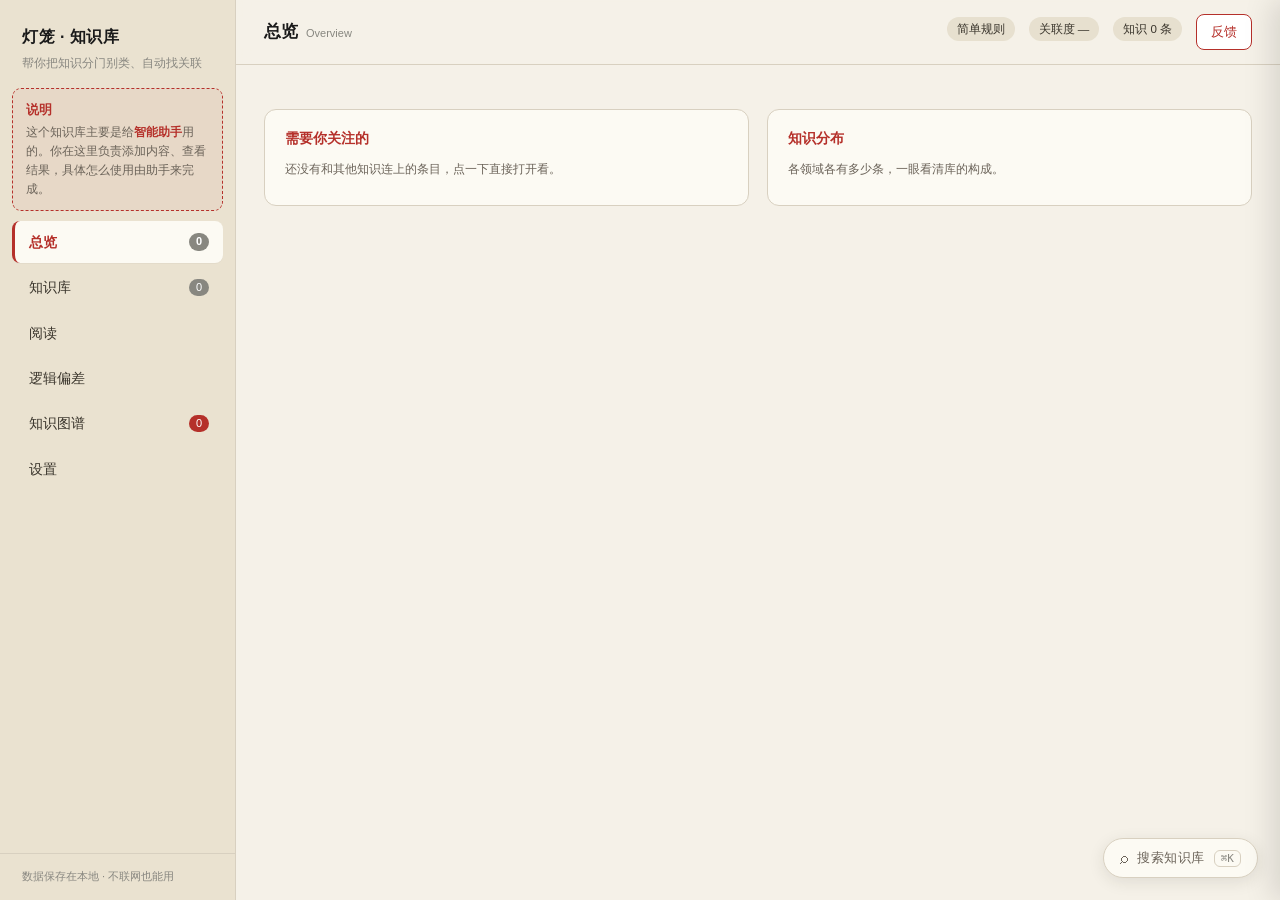
==== web/index.html @ 95d3a904 "灯笼 · 多维轴知识库：开源首发（模块化 + 文档 + Skills 打包） 后端重构 - 单体 store.py（4141 行 / 200+ 函数）拆分为 lantern_caliper/ 包（13" ====
<!DOCTYPE html>
<html lang="zh-CN">
<head>
<meta charset="UTF-8">
<meta name="viewport" content="width=device-width, initial-scale=1.0">
<title>灯笼 · 知识库</title>
<link rel="stylesheet" href="css/style.css?v=3">
</head>
<body>
<div class="app">
  <!-- ============== 侧边栏 ============== -->
  <aside class="sidebar">
    <div class="brand">灯笼 · 知识库</div>
    <div class="brand-sub">帮你把知识分门别类、自动找关联</div>
    <div class="frame">
      <div class="t">说明</div>
      <div class="s">这个知识库主要是给<b>智能助手</b>用的。你在这里负责添加内容、查看结果，具体怎么使用由助手来完成。</div>
    </div>
    <nav id="nav">
      <a data-view="overview" class="active">总览<span class="badge ghost" id="navTotal">0</span></a>
      <a data-view="knowledge">知识库<span class="badge ghost" id="navItems">0</span></a>
      <a data-view="reader">阅读</a>
      <a data-view="visualize">逻辑偏差</a>
      <a data-view="graph">知识图谱<span class="badge" id="navEdges">0</span></a>
      <a data-view="model">设置</a>
    </nav>
    <div class="side-foot">数据保存在本地 · 不联网也能用</div>
  </aside>

  <!-- ============== 内容区 ============== -->
  <main class="content">
    <header class="topbar">
      <div class="crumb"><span id="viewTitle">总览</span><span class="en" id="viewEn">Overview</span></div>
      <div class="status">
        <span class="pill" id="modePill">简单规则</span>
        <span class="pill" id="rPill">关联度 —</span>
        <span class="pill" id="cntPill">知识 0 条</span>
        <button id="fbBell" class="ghost fb-bell" title="反馈邮箱 · 点击查看全部反馈">反馈<span class="badge" id="fbBadge" style="display:none;"></span></button>
      </div>
    </header>

    <div class="panes">
      <!-- ========== 总览 ========== -->
      <section id="view-overview" class="view active">
        <div class="grid3" id="stats"></div>
        <div class="note" id="sumBackend" style="margin-top:10px;"></div>
        <div class="note" id="sigGuard" style="margin-top:8px;"></div>
        <div class="grid2" style="margin-top:18px;">
          <div class="card">
            <h3>需要你关注的 <span class="muted" id="ovWarnCount"></span></h3>
            <p class="desc">还没有和其他知识连上的条目，点一下直接打开看。</p>
            <div id="ovWarn"></div>
          </div>
          <div class="card">
            <h3>知识分布 <span class="muted" id="ovBandCount"></span></h3>
            <p class="desc">各领域各有多少条，一眼看清库的构成。</p>
            <div id="ovBands"></div>
          </div>
        </div>
      </section>

      <!-- ========== 知识库 ========== -->
      <section id="view-knowledge" class="view">
        <div class="card">
          <div class="row" style="justify-content:space-between;align-items:center;gap:12px;flex-wrap:wrap;">
            <h2>录入新知识</h2>
            <div class="row" style="gap:8px;align-items:center;">
              <button class="soft" id="btnImpFolder" title="选一个本地文件夹，把里面的 .md/.txt 一次导入">从文件夹导入</button>
              <span class="muted" id="impPick" style="font-size:11px;"></span>
            </div>
          </div>
          <input type="file" id="impFiles" webkitdirectory multiple style="display:none;">
          <p class="desc">提交后系统会自动归类、测严密度、标出可能的相关内容。</p>
          <label>标题（可选，不填就取开头几个字）</label>
          <input id="nTitle" type="text" placeholder="如：哥德尔不完备定理">
          <label>正文</label>
          <textarea id="nBody" placeholder="写下一段知识、观点，或一段读书笔记……"></textarea>
          <label style="margin-top:10px;">更细的领域（可选，点一下选，来自多维轴分类）</label>
          <div id="axisChips" class="chips" style="margin-top:4px;"></div>
          <div class="muted" style="font-size:11.5px;margin-top:6px;">想在正文里关联别的知识，用 <code>[[另一篇的标题]]</code> 括起来即可自动连上。</div>
          <div class="row end" style="margin-top:8px;">
            <button class="soft" id="btnReset">清空全部内容</button>
            <button id="btnAdd">保存这条知识</button>
          </div>
          <div id="impOut" style="margin-top:8px;"></div>
        </div>
        <div class="card">
          <h2>知识条目 <span class="muted" id="kbCount"></span></h2>
          <p class="desc">点任意一行可打开阅读，也能在里面修改。</p>
          <table id="kbTable">
            <thead><tr><th>标题</th><th>领域</th><th>位置</th><th>严密度</th><th>偏差</th><th></th></tr></thead>
            <tbody id="kbBody"></tbody>
          </table>
          <div id="kbPager" class="pager"></div>
        </div>
      </section>

      <!-- ========== 阅读（存与看协同） ========== -->
      <section id="view-reader" class="view">
        <div class="card">
          <div class="row" style="justify-content:space-between;align-items:center;gap:12px;flex-wrap:wrap;">
            <h2 id="rdTitle">—</h2>
            <div class="row" style="gap:8px;">
              <button class="soft" id="btnRdMode">切换到编辑</button>
              <button class="soft" id="btnRdLocate">看偏差</button>
              <button class="soft" id="btnRdReload">从文件重新载入</button>
              <button class="soft" id="btnRdCopy">打开本地文件位置</button>
            </div>
          </div>
          <div id="rdChips" class="chips"></div>
          <p class="desc" id="rdPath"></p>
          <!-- 预览模式（默认）：只读展示 -->
          <div id="rdPreview" class="rd-preview"></div>
          <p class="rd-hint" id="rdHint">预览模式：双击正文，或点右上「切换到编辑」即可修改。</p>
          <!-- 编辑模式：标题 + 正文 + 保存/取消 -->
          <div id="rdEdit" style="display:none;">
            <label>标题</label>
            <input id="rdTitleEdit" type="text">
            <label>正文</label>
            <textarea id="rdBody" style="min-height:280px;"></textarea>
            <div class="row end" style="margin-top:8px;gap:8px;">
              <button class="soft" id="btnRdCancel">取消</button>
              <button id="btnRdSave">保存修改</button>
            </div>
          </div>
        </div>
        <div class="note">这条知识同时存在于本地数据库和 <code>articles/&lt;编号&gt;.md</code> 文件，两边改了都能同步。</div>
        <div class="card">
          <h2>关联</h2>
          <p class="desc">「引用 / 被引用」只统计你正文里手写的 <code>[[...]]</code> 双链，是有事实依据的硬关系；下面的「相邻知识」由智能助手按内容自动发现（跨主题桥接 / 共现）。语义相似因嵌入暂不可信已暂停生成，仅供参考、点开看依据，<b>不代表真有引用关系</b>。</p>
          <div id="rdTags" style="margin-bottom:8px;"></div>
          <div id="rdLinks" style="margin-bottom:8px;"></div>
          <label style="font-size:11px;">相邻知识 · 引擎自动发现（相似 / 桥接 / 共现，仅供参考，点开看依据，点条目跳阅读页）</label>
          <div id="rdRelated"></div>
        </div>
      </section>

      <!-- ========== 查找（已并入知识图谱右下角搜索框，点击弹窗） ========== -->

      <!-- ========== 定位查看 ========== -->
      <section id="view-visualize" class="view">
        <div class="card">
          <h2>两项判断</h2>
          <div class="row" style="margin-bottom:6px;">
            <div id="vSel" class="viz-picker">
              <input id="vFilter" class="viz-filter" type="text" placeholder="筛选条目（标题 / 领域）…" autocomplete="off" />
              <div id="vList" class="viz-list"></div>
            </div>
          </div>
          <div id="vBeams"></div>
          <div class="kv" id="vReadout"></div>
        </div>
        <div class="card" style="margin-top:14px;">
          <div class="row" style="justify-content:space-between;align-items:flex-end;flex-wrap:wrap;gap:10px;">
            <div style="max-width:560px;">
              <h2>偏差地图</h2>
              <p class="desc">横轴是领域、纵轴是形式化读数；点偏离「主尺递增趋势线」（灰色虚线）越远，这篇的论证风格越不常规。红色虚线直接标出该点相对趋势线的偏差，从趋势线向上或向下引出到具体点，不会穿过趋势线。</p>
            </div>
            <div class="row" style="gap:6px;">
              <button class="chip active" data-map="near">邻近的</button>
              <button class="chip" data-map="band">同领域</button>
            </div>
          </div>
          <div id="vMap"></div>
        </div>
      </section>

      <!-- ========== 知识关联 ========== -->
      <section id="view-graph" class="view">
        <div class="card" style="margin-bottom:14px;">
          <div class="row" style="justify-content:space-between;align-items:flex-end;flex-wrap:wrap;gap:12px;">
            <div style="max-width:580px;">
              <h2>知识图谱</h2>
              <p class="desc">默认铺节点、隐藏连线；点节点展开关联并聚焦局部，双击打开阅读页。概念不进图谱，其关联作为后端桥接推荐，在文章节点详情页显示。</p>
            </div>
            <div class="row graph-toolbar" id="gChips">
              <button class="chip active" data-f="all">全部</button>
              <button class="chip ghost" id="btnRelayout">重新布局</button>
              <button class="chip ghost" id="btnConsolidate" title="把近义碎片领域并回正确的上位领域">整理领域</button>
            </div>
          </div>
        </div>
        <div class="graph-layout">
          <div class="card graph-legend-card">
            <h3>图例</h3>
            <div class="graph-legend">
              <div id="gLegendDomains"></div>
              <div class="lg"><span class="ln" style="border-top-color:#3A5A8C"></span>互链（你写的，实线）</div>
              <div class="lg"><span class="ln" style="border-top-color:#2f6b34"></span>引擎发现（共现，绿实线，自动接入）</div>
              <div class="lg"><span class="ln dash" style="border-top-color:#9a968c"></span>引擎推测·存疑（语义相似，灰细点线，嵌入暂不可信、已暂停生成）</div>
              <div class="lg"><span class="ln dash" style="border-top-color:#B5482F"></span>引擎桥接（跨主题，朱砂虚线，自动接入）</div>
              <div class="lg"><span class="ln dash" style="border-top-color:#bdb6a6"></span>待补写（提到了但还没写）</div>
              <div class="lg" style="color:var(--stone)">圆点越大 = 连接越多</div>
            </div>
          </div>
          <div class="graph-canvas" id="gCanvas">
            <svg id="gSvg" xmlns="http://www.w3.org/2000/svg"></svg>
            <div class="g-tip hidden" id="gTip"></div>
            <div class="g-hint">滚轮缩放 · 拖空白处平移 · 拖节点移动 · 单击看详情 · 双击打开阅读</div>
            <aside class="graph-inspector" id="gInspector" aria-label="节点详情" aria-hidden="true">
              <div class="graph-inspector__head">
                <div>
                  <span class="graph-inspector__kicker">NODE FOCUS</span>
                  <h3>节点详情</h3>
                </div>
                <button class="graph-inspector__close" id="gInspectorClose" title="收起" type="button">✕</button>
              </div>
              <div class="graph-inspector__body" id="gDetail"><div class="note">连线默认隐藏。点一个节点即可展开它的关联连线并查看详情；双击节点直接打开阅读页。</div></div>
            </aside>
          </div>
        </div>
        <div class="card" style="margin-top:14px;">
          <div class="row" style="justify-content:space-between;align-items:flex-end;flex-wrap:wrap;gap:10px;">
            <div style="max-width:720px;">
              <div class="row" style="align-items:center;gap:10px;">
                <h2 style="margin:0;">自动核对记录</h2>
                <button class="chip ghost" id="btnAutoLogNow" title="立刻跑一次全库关联核对">立即核对</button>
              </div>
              <p class="desc">写入 / 编辑后自动扫描关联，每天三时段独立核对，新联系与近重复留在此处。时间线合并引擎核对与系统消息。</p>
            </div>
            <button class="chip ghost" id="gLogPurge" title="日志与缓存占用"><span class="sz">--</span><span class="cl">清理</span></button>
          </div>
          <div id="gLog" class="log"></div>
        </div>
      </section>

      <!-- ========== 设置 ========== -->
      <section id="view-model" class="view">
        <div class="grid2">
          <div class="card">
            <h2>判断方式</h2>
            <p class="desc">系统可以用简单规则，也可以调用真实的大模型来判断。切换会重新评估所有内容。</p>
            <div id="mMode"></div>
            <div class="row" style="margin-top:12px;">
              <button id="btnLLM">改用智能模型</button>
              <button id="btnHeu" class="ghost">改回简单规则</button>
            </div>
            <div class="note" id="mNote"></div>
            <div class="row" style="margin-top:14px;">
              <button class="soft" id="btnReset2">清空全部内容</button>
            </div>
            <div class="row" style="margin-top:10px;">
              <button class="soft" id="btnEmbRebuild">用模型重新生成语义向量</button>
            </div>
            <div class="note">「按意思找」和「该连未连」的质量取决于向量。当前接入的模型若没有 embedding 接口会自动回退本地向量；接入支持 embedding 的模型后，点这个按钮一键升级为真实语义向量。</div>
          </div>
          <div class="card">
            <h2>两项判断独立性检查</h2>
            <div id="mGuard" class="guard g-healthy">检测中…</div>
            <div class="kv" id="mFamilies" style="margin-top:10px;"></div>
            <div class="note">关联度越低越好：低于 0.6 健康，高于 0.85 受损。</div>
          </div>
        </div>

        <div class="card">
          <h2>模型配置</h2>
          <p class="desc">接入真实大模型后，「判断方式」才能切到智能模型。这里可自定义 API 端点、密钥与模型名，保存后立即生效，无需重启。</p>
          <div class="grid2" style="gap:14px;">
            <div>
              <label>API 端点</label>
              <input id="cfgBase" type="text" placeholder="https://api.openai.com/v1" />
              <div class="hint">OpenAI 兼容的 /chat/completions 与 /embeddings 基地址</div>
            </div>
            <div>
              <label>模型名称</label>
              <input id="cfgModel" type="text" placeholder="gpt-4o-mini" />
              <div class="hint">对话模型名（部分端点也用于 embedding）</div>
            </div>
          </div>
          <label>API 密钥</label>
          <input id="cfgKey" type="password" placeholder="sk-... 留空表示不修改" autocomplete="new-password" />
          <div class="hint">密钥仅保存在本机 llm_config.json，不对外发送；留空则保留已配置的密钥。</div>
          <div class="row" style="margin-top:14px;">
            <button id="btnCfgTest">测试连接</button>
            <button id="btnCfgSave" class="ghost">保存配置</button>
            <span id="cfgStatus" class="pill" style="display:none;"></span>
          </div>
          <div class="note" id="cfgNote"></div>
        </div>

        <div class="card">
          <h2>看看系统分别看到了什么</h2>
          <p class="desc">贴一段文字，看看系统分别从两个角度看到了什么。</p>
          <textarea id="isoText" placeholder="因为人皆会死，所以苏格拉底会死；若甲是乙则丙，综上推论其必然成立"></textarea>
          <div class="row end" style="margin-top:8px;"><button id="btnIso">切分</button></div>
          <div id="isoOut" style="margin-top:12px;"></div>
        </div>

        <div class="card">
          <details>
            <summary>给智能助手用的接口（点开查看）</summary>
            <p class="desc">同一套能力也开放给智能助手直接调用（网页接口与标准协议两种方式）。详见 INTERFACE.md。</p>
            <div class="grid2">
              <div>
                <h3>网页接口 · /api/kb/*</h3>
                <div class="kv">
                  <div><code>POST /api/kb/add</code> 保存并判断</div>
                  <div><code>POST /api/kb/query</code> 按关键词找</div>
                  <div><code>POST /api/kb/neighbors</code> 找相似内容</div>
                  <div><code>POST /api/kb/search</code> 按领域筛选</div>
                  <div><code>POST /api/kb/position</code> 只判断不保存</div>
                  <div><code>POST /api/kb/relate</code> 关联图</div>
                  <div><code>POST /api/kb/context</code> 资料包</div>
                  <div><code>POST /api/kb/traverse</code> 关联漫游</div>
                  <div><code>GET  /api/kb/schema</code> 当前设置</div>
                  <div><code>GET  /api/kb/state</code> 总览</div>
                  <div><code>GET  /api/kb/edges</code> 可能的关联</div>
                  <div><code>POST /api/kb/calibrate</code> 自动核对</div>
                  <div><code>POST /api/kb/mode</code> 切换判断方式</div>
                  <div><code>GET  /api/kb/backlinks</code> 谁引用了它</div>
                  <div><code>GET  /api/kb/similar</code> 按意思找（向量）</div>
                  <div><code>GET  /api/kb/axes</code> 细分领域表</div>
                  <div><code>POST /api/kb/link</code> · <code>/api/kb/unlink</code> 手动互链</div>
                  <div><code>POST /api/kb/import_axes</code> 导入方向表</div>
                  <div><code>GET  /api/kb/suggest_links</code> 该连未连候选</div>
                  <div><code>POST /api/kb/delete</code> 删除条目（自动备份）</div>
                  <div><code>POST /api/kb/backup</code> · <code>GET /api/kb/backups</code> 快照</div>
                </div>
              </div>
              <div>
                <h3>智能助手接口 · lantern-kb</h3>
                <div class="kv">
                  <div><code>kb_add</code> · <code>kb_query</code> · <code>kb_neighbors</code></div>
                  <div><code>kb_search</code> · <code>kb_edges</code> · <code>kb_position</code></div>
                  <div><code>kb_relate</code> · <code>kb_context</code> · <code>kb_traverse</code></div>
                  <div><code>kb_schema</code> · <code>kb_calibrate</code> · <code>kb_state</code> · <code>kb_mode</code></div>
                  <div><code>kb_article</code> · <code>kb_update</code> · <code>kb_reload</code>（本地文件协同：取全文 / 改写保存 / 从文件重载）</div>
                  <div><code>kb_backlinks</code> · <code>kb_link</code> · <code>kb_similar</code> · <code>kb_axes</code> · <code>kb_import_axes</code>（互链 / 按意思找 / 细分方向）</div>
                  <div><code>kb_suggest_links</code> · <code>kb_delete</code> · <code>kb_backup</code>（该连未连 / 删除 / 快照）</div>
                  <div class="note" style="margin-top:8px;">已在 ~/.workbuddy/mcp.json 注册；连接器管理页信任后，智能助手可直接调用。上方「助手能做什么」里演示的就是这 4 个关联处理功能。</div>
                </div>
              </div>
            </div>
          </details>
        </div>
      </section>
    </div>
  </main>
</div>

<!-- ========== 主题弹窗（替代系统原生 alert/confirm，宣纸墨韵风格） ========== -->
<div id="dlgMask" class="dlg-mask" style="display:none;">
  <div class="dlg" role="dialog">
    <div class="dlg-msg" id="dlgMsg"></div>
    <div class="row end" id="dlgBtns" style="margin-top:14px;gap:8px;"></div>
  </div>
</div>


<!-- ========== 反馈收件箱（自我对抗审查消息通知） ========== -->
<div id="fbPanel" class="fb-panel"></div>
<div id="fbToasts" class="fb-toasts"></div>

<div id="fbApplyModal" class="fb-modal">
  <div class="fb-modal-box">
    <div class="fb-modal-h">应用反馈修订 · 请核对差异</div>
    <div class="fb-diff">
      <div class="fb-diff-pane">
        <div class="fb-diff-h">原稿（只读）</div>
        <textarea id="fbApplyOld" readonly></textarea>
      </div>
      <div class="fb-diff-pane">
        <div class="fb-diff-h">修订稿（可微调后应用）</div>
        <textarea id="fbApplyNew"></textarea>
      </div>
    </div>
    <div class="fb-modal-acts">
      <button class="soft" id="fbApplyCancel">取消</button>
      <button id="fbApplyConfirm">确认应用</button>
    </div>
  </div>
</div>

<!-- ========== 全局悬浮搜索按钮（常驻所有视图，贴近主题、不突兀，参考工作台 floating-search） ========== -->
<button class="floating-search" id="globalSearch" type="button" aria-label="搜索知识库" title="搜索知识库">
  <span class="mag">⌕</span>
  <span class="floating-search__txt">搜索知识库</span>
  <span class="floating-search__kbd" id="searchKbd">⌘K</span>
</button>

<!-- ========== 搜索弹窗（右侧滑入竖向抽屉，虚化主页，参考工作台） ========== -->
<div class="search-backdrop" id="searchBackdrop"></div>
<aside class="search-drawer" id="searchDrawer" role="dialog" aria-modal="true" aria-label="搜索知识库">
  <div class="search-drawer__head">
    <div>
      <span class="search-drawer__kicker">SEARCH</span>
      <h2>搜索知识库</h2>
    </div>
    <button class="search-drawer__close" id="searchClose" title="关闭（Esc）" type="button">✕</button>
  </div>
  <div class="search-drawer__tabs" id="searchTabs">
    <button class="chip active" data-st="find">查找</button>
    <button class="chip" data-st="tag">按标签</button>
  </div>

  <div class="search-drawer__body">
    <!-- 查找：实时搜索（关键词 / 意思 / 段落） -->
    <div class="stab" data-stab="find">
      <div class="search-input-row">
        <span class="mag">⌕</span>
        <input id="qText" type="text" placeholder="搜索知识库，如：形式系统 不完备" autocomplete="off" />
        <button class="search-clear" id="qClear" title="清空" type="button" hidden>✕</button>
      </div>
      <div class="search-modes" id="qModes">
        <button class="chip active" data-qm="kw">按关键词</button>
        <button class="chip" data-qm="sem">按意思找</button>
        <button class="chip" data-qm="frag">定位到段落</button>
      </div>
      <div id="qResults" class="search-results"></div>
    </div>
    <!-- 按标签：选标签浏览 -->
    <div class="stab" data-stab="tag" hidden>
      <select id="tTag"><option value="">（全部）</option></select>
      <div id="tResults" class="search-results"></div>
    </div>
  </div>
</aside>

<script src="js/core.js"></script>
<script src="js/overview.js"></script>
<script src="js/knowledge.js"></script>
<script src="js/reader.js"></script>
<script src="js/search.js"></script>
<script src="js/visualize.js"></script>
<script src="js/graph.js"></script>
<script src="js/model.js"></script>
<script src="js/render.js"></script>
<script src="js/actions.js"></script>
<script src="js/ui.js"></script>
<script src="js/feedback.js"></script>
<script src="js/init.js"></script>

</body>
</html>
---- web/css/style.css ----
:root{
    --paper:#F5F1E8; --card:#FCFAF3; --ink:#1A1A1A; --muted:#6B6359;
    --cinnabar:#B5302A; --line:#D8D0C0; --stone:#888780;
    --side:#EAE2D0; --side-ink:#3A352C; --side-hover:#E2D9C4;
    --yin:#B5302A; --yang:#23201C; --band:#E7E0CF;
    --ease: cubic-bezier(.2,.9,.3,1);
  }
  *{box-sizing:border-box;}
  html,body{height:100%;}
  body{margin:0;background:var(--paper);color:var(--ink);
       font-family:-apple-system,"PingFang SC","Microsoft YaHei",sans-serif;
       font-size:14px;line-height:1.6;}
  .app{display:flex;min-height:100vh;}

  /* ---------------- 侧边栏 ---------------- */
  .sidebar{width:236px;flex:0 0 236px;background:var(--side);border-right:1px solid var(--line);
           display:flex;flex-direction:column;position:sticky;top:0;height:100vh;}
  .brand{padding:24px 22px 4px;font-size:16px;font-weight:600;color:var(--ink);letter-spacing:.5px;}
  .brand-sub{font-size:11.5px;color:var(--stone);padding:0 22px 16px;}
  .brand-sub b{color:var(--cinnabar);font-weight:600;}
  nav{display:flex;flex-direction:column;padding:4px 12px;gap:3px;flex:1;overflow:auto;}
  nav a{padding:10px 14px;border-radius:8px;color:var(--side-ink);cursor:pointer;font-size:14px;
        border-left:3px solid transparent;text-decoration:none;display:flex;align-items:center;
        justify-content:space-between;user-select:none;transition:background .16s var(--ease),color .16s var(--ease),border-color .16s var(--ease);}
  nav a:hover{background:var(--side-hover);}
  nav a.active{background:var(--card);color:var(--cinnabar);border-left-color:var(--cinnabar);
               font-weight:600;box-shadow:0 1px 0 rgba(0,0,0,.03);}
  nav a .badge{font-size:11px;background:var(--cinnabar);color:#fff;border-radius:999px;
               padding:0 7px;min-width:18px;text-align:center;}
  nav a .badge.ghost{background:var(--stone);}
  .side-foot{padding:14px 22px;font-size:11px;color:var(--stone);border-top:1px solid var(--line);}
  .frame{margin:0 12px 6px;padding:11px 13px;border:1px dashed var(--cinnabar);border-radius:9px;
         background:rgba(181,48,42,.05);}
  .frame .t{font-size:12.5px;font-weight:600;color:var(--cinnabar);}
  .frame .s{font-size:11.5px;color:var(--muted);line-height:1.65;margin-top:3px;}
  .frame b{color:var(--cinnabar);}

  /* ---------------- 内容区 ---------------- */
  .content{flex:1;min-width:0;display:flex;flex-direction:column;}
  .topbar{position:sticky;top:0;z-index:5;display:flex;justify-content:space-between;align-items:center;
          padding:14px 28px;background:rgba(245,241,232,.92);backdrop-filter:blur(8px);
          border-bottom:1px solid var(--line);}
  .crumb{font-size:17px;font-weight:600;}
  .crumb .en{font-size:11px;color:var(--stone);font-weight:400;margin-left:8px;}
  .status{display:flex;align-items:center;gap:8px;flex-wrap:wrap;justify-content:flex-end;}
  .panes{padding:26px 28px 64px;flex:1;max-width:1240px;width:100%;}

  .view{display:none;}
  .view.active{display:block;animation:fade .18s var(--ease);}
  @keyframes fade{from{opacity:0;transform:translateY(4px);}to{opacity:1;transform:none;}}

  /* ---------------- 通用组件 ---------------- */
  .card{background:var(--card);border:1px solid var(--line);border-radius:12px;padding:18px 20px;margin-bottom:18px;}
  .card h2{margin:0 0 4px;font-size:15.5px;font-weight:600;color:var(--ink);}
  .card .desc{font-size:12px;color:var(--muted);margin:0 0 8px;line-height:1.6;}
  .card h3{margin:0 0 10px;font-size:13.5px;color:var(--cinnabar);}
  .grid2{display:grid;grid-template-columns:1fr 1fr;gap:18px;}
  .grid3{display:grid;grid-template-columns:repeat(3,1fr);gap:14px;}
  @media(max-width:960px){.grid2,.grid3{grid-template-columns:1fr;}}

  label{font-size:12.5px;color:var(--muted);display:block;margin:10px 0 4px;}
  input[type=text],textarea{width:100%;font-family:inherit;padding:8px 10px;
    border:1px solid var(--line);border-radius:8px;background:#fff;font-size:13.5px;color:var(--ink);
    appearance:none;-webkit-appearance:none;}
  /* 密钥框(type=password)：刻意不写 appearance:none——部分浏览器下 appearance:none 会让密码框忽略 width:100%，缩成默认宽度（看起来"明显小一截"）。
     主题化改由下面显式 border/background 实现；原生"显示密码"眼睛由 ::-webkit-textfield-decoration-container 规则单独隐藏，不依赖 appearance。 */
  input[type=password]{width:100%;font-family:inherit;padding:8px 10px;
    border:1px solid var(--line);border-radius:8px;background:#fff;font-size:13.5px;color:var(--ink);box-sizing:border-box;}
  #cfgKey{width:100%;box-sizing:border-box;}
  input[type=text]:focus,input[type=password]:focus,textarea:focus{outline:none;border-color:var(--cinnabar);box-shadow:0 0 0 2px rgba(181,48,42,.14);}
  /* 浏览器自动填充（尤其密钥框）会把输入框刷成黄色背景，破坏宣纸墨韵主题：强制还原成输入框底色与文字色 */
  input:-webkit-autofill,input:-webkit-autofill:hover,input:-webkit-autofill:focus,
  input:autofill,input:autofill:hover,input:autofill:focus{
    -webkit-text-fill-color:var(--ink);caret-color:var(--ink);
    box-shadow:0 0 0 1000px #fff inset;background-color:#fff;
    border-color:var(--line);transition:background-color 9999s ease-in-out 0s;}
  input:-webkit-autofill:focus,input:autofill:focus{border-color:var(--cinnabar);}
  /* 隐藏各浏览器原生的"显示密码"眼睛，让密钥框和端点/模型框保持同一外观（不显示浏览器默认控件） */
  input[type=password]::-webkit-textfield-decoration-container{visibility:hidden;}
  input[type=password]::-ms-reveal,input[type=password]::-ms-clear{display:none;}
  textarea{resize:vertical;min-height:72px;line-height:1.55;}
  /* 录入新知识：正文输入框聚焦/双击编辑时自动放大（体验增强） */
  #nBody{height:90px;transition:height .22s var(--ease),box-shadow .15s,border-color .15s;}
  #nBody.expanded{height:300px;box-shadow:0 0 0 3px rgba(181,48,42,.10);border-color:var(--cinnabar);}
  .hint{font-size:12px;color:var(--muted);margin:4px 0 8px;line-height:1.6;}
  /* 下拉框：宣纸墨韵主题（去系统默认箭头，自定义墨色小箭头；聚焦时朱砂红描边） */
  select{width:100%;font-family:inherit;font-size:13px;color:var(--ink);cursor:pointer;
    padding:8px 30px 8px 12px;
    appearance:none;-webkit-appearance:none;-moz-appearance:none;
    background:var(--card) url("data:image/svg+xml;charset=utf-8,%3Csvg xmlns='http://www.w3.org/2000/svg' width='12' height='12' viewBox='0 0 12 12'%3E%3Cpath d='M2.5 4.5L6 8l3.5-3.5' fill='none' stroke='%236B6359' stroke-width='1.6' stroke-linecap='round' stroke-linejoin='round'/%3E%3C/svg%3E") no-repeat right 10px center / 11px;
    border:1px solid var(--line);border-radius:8px;
    transition:border-color .16s var(--ease), box-shadow .16s var(--ease);}
  select:hover{border-color:var(--stone);}
  select:focus{outline:none;border-color:var(--cinnabar);box-shadow:0 0 0 2px rgba(181,48,42,.14);}
  select option{background:#FCFAF3;color:var(--ink);}
  /* 自定义下拉组件：选项列表也是圆角、宣纸底，和主题一致（原生弹层是方的，管不到） */
  .sel-wrap{position:relative;width:100%;}
  .sel-wrap.grow{flex:1;min-width:0;}
  .sel-wrap>select{position:absolute;inset:0;opacity:0;pointer-events:none;z-index:-1;}
  .sel-btn{width:100%;display:flex;align-items:center;gap:8px;font-family:inherit;
    font-size:13px;color:var(--ink);cursor:pointer;text-align:left;
    padding:8px 12px;background:var(--card);border:1px solid var(--line);border-radius:8px;
    transition:border-color .16s var(--ease), box-shadow .16s var(--ease);}
  .sel-btn:hover{border-color:var(--stone);filter:none;}
  .sel-wrap.open .sel-btn, .sel-btn:focus{outline:none;border-color:var(--cinnabar);box-shadow:0 0 0 2px rgba(181,48,42,.14);}
  .sel-btn .txt{flex:1;white-space:nowrap;overflow:hidden;text-overflow:ellipsis;}
  .sel-btn .arr{flex:0 0 auto;width:0;height:0;border-left:4px solid transparent;
    border-right:4px solid transparent;border-top:5px solid var(--stone);transition:transform .12s;}
  .sel-wrap.open .sel-btn .arr{transform:rotate(180deg);}
  .sel-list{position:absolute;top:calc(100% + 4px);left:0;right:0;z-index:60;display:none;
    background:#FCFAF3;border:1px solid var(--line);border-radius:10px;padding:4px;
    box-shadow:0 8px 24px rgba(26,26,26,.14);max-height:220px;overflow:auto;}
  .sel-wrap.open .sel-list{display:block;}
  .sel-list .opt{padding:7px 10px;font-size:13px;color:var(--ink);border-radius:6px;
    cursor:pointer;white-space:nowrap;overflow:hidden;text-overflow:ellipsis;}
  .sel-list .opt:hover{background:#FBF1EE;color:var(--cinnabar);}
  .sel-list .opt.on{background:#FBF1EE;color:var(--cinnabar);font-weight:600;}
  /* 主题弹窗（替代系统原生 alert/confirm） */
  .dlg-mask{position:fixed;inset:0;z-index:200;display:flex;align-items:center;justify-content:center;
    background:rgba(26,26,26,.38);animation:dlgFade .15s;}
  .dlg{background:#FCFAF3;border:1px solid var(--line);border-radius:14px;padding:20px 22px;
    max-width:430px;width:calc(100% - 48px);box-shadow:0 18px 48px rgba(26,26,26,.28);
    font-size:13.5px;color:var(--ink);line-height:1.7;animation:dlgPop .16s;}
  .dlg-msg{white-space:pre-wrap;word-break:break-word;}
  @keyframes dlgFade{from{opacity:0}to{opacity:1}}
  @keyframes dlgPop{from{transform:translateY(6px) scale(.98);opacity:0}to{transform:none;opacity:1}}

  button{font-size:13px;padding:8px 14px;border:1px solid var(--cinnabar);background:var(--cinnabar);
         color:#fff;border-radius:8px;cursor:pointer;transition:background .16s var(--ease),filter .16s var(--ease),border-color .16s var(--ease),box-shadow .16s var(--ease);}
  button:hover{filter:brightness(1.06);}
  button.ghost{background:#fff;color:var(--cinnabar);}
  button.ghost:hover{background:#FBF1EE;}
  button.soft{background:var(--side);color:var(--side-ink);border-color:var(--line);}
  button.soft:hover{background:var(--side-hover);}
  button.tiny{padding:2px 9px;font-size:11.5px;border-radius:5px;}
  button.tiny:hover{color:var(--cinnabar);border-color:var(--cinnabar);}
  button.danger{background:#fff;color:var(--cinnabar);border-color:var(--cinnabar);}
  button:disabled{opacity:.45;cursor:not-allowed;filter:none;}

  .pill{display:inline-block;font-size:11.5px;padding:3px 10px;border-radius:999px;
        background:var(--band);color:var(--side-ink);margin:0 6px 6px 0;}
  .pill.hot{background:#F6DFDA;color:var(--cinnabar);}
  .pill.llm{background:#E9EDE9;color:#2f6b34;}
  .pill.ok{background:#E9F0E9;color:#37603a;}
  .pill.warn{background:#FBF3E2;color:#7a5d1c;}
  .pill.fail{background:#FBEEEA;color:#7a2c24;}

  table{width:100%;border-collapse:collapse;font-size:13px;}
  th,td{text-align:left;padding:9px 10px;border-bottom:1px solid var(--line);}
  th{color:var(--muted);font-weight:600;font-size:12px;}
  tbody tr{cursor:pointer;transition:background .15s var(--ease);}
  tbody tr:hover{background:#FBF8F0;}
  tbody tr.sel{background:#FBF1EE;box-shadow:inset 3px 0 0 var(--cinnabar);}
  .tag{font-size:11px;padding:1px 8px;border-radius:999px;background:var(--band);color:var(--side-ink);}
  .tag.col{background:#F6DFDA;color:var(--cinnabar);}
  .tag.sel{background:var(--ink);color:#fff;cursor:pointer;}
  .tag.acc{background:#E2EEE2;color:#2f6b34;}
  .tag.rej{background:#EEE2E2;color:#8d2f27;}
  .tag.can{background:var(--band);color:var(--side-ink);}

  .muted{color:var(--muted);font-size:12.5px;}
  .note{font-size:12px;color:var(--muted);margin-top:10px;line-height:1.7;}
  /* 折叠：用来收起不常看的静态说明/概念/文档 */
  details{border-top:1px solid var(--line);margin-top:12px;padding-top:10px;}
  summary{cursor:pointer;font-size:13px;color:var(--ink);font-weight:600;list-style:none;display:flex;align-items:center;gap:7px;user-select:none;}
  summary::-webkit-details-marker{display:none;}
  summary::before{content:"▸";color:var(--stone);font-size:11px;transition:transform .15s var(--ease);}
  details[open] summary::before{transform:rotate(90deg);}
  details[open] summary{margin-bottom:8px;}
  .kv{font-size:11.5px;color:var(--muted);}
  .kv code{background:var(--band);padding:1px 6px;border-radius:4px;font-size:11px;}
  .row{display:flex;gap:10px;align-items:center;flex-wrap:wrap;}
  .row.end{justify-content:flex-end;}
  .grow{flex:1;min-width:160px;}

  /* 统计卡 */
  .stat{background:var(--card);border:1px solid var(--line);border-radius:12px;padding:16px 18px;
        position:relative;overflow:hidden;}
  .stat .n{font-size:27px;font-weight:600;color:var(--ink);line-height:1.1;}
  .stat .t{font-size:12px;color:var(--muted);margin-top:4px;}
  .stat .accent{position:absolute;left:0;top:0;bottom:0;width:4px;background:var(--cinnabar);}
  .stat.ink .accent{background:var(--ink);}
  .stat.stone .accent{background:var(--stone);}

  /* 守卫 */
  .guard{border-radius:10px;padding:14px 16px;font-size:13px;}
  .g-healthy{background:#E9F0E9;border:1px solid #C3D6C4;color:#37603a;}
  .g-warn{background:#FBF3E2;border:1px solid #E4D2A8;color:#7a5d1c;}
  .g-fail{background:#FBEEEA;border:1px solid #E7C4BC;color:#7a2c24;}

  /* 日志 */
  .log{font-size:12.3px;color:#3a352c;background:#FBF8F0;border:1px solid var(--line);
       border-radius:8px;padding:10px;height:240px;overflow:auto;}
  .log div{padding:4px 0;border-bottom:1px dotted #E4DCCB;}
  .log .lg-time{display:inline-block;font-size:10.5px;color:#9b9384;margin-right:6px;font-variant-numeric:tabular-nums;}
  .dir{display:inline-block;font-size:10.5px;padding:1px 6px;border-radius:999px;margin-right:6px;}
  .d-yang{background:#EFE9DC;color:#5b5346;} .d-yin{background:#F6DFDA;color:#8d2f27;}
  .d-sys{background:#E8EDE8;color:#4c5a4c;}

  /* 边表 */
  .edge{font-size:13px;padding:11px 0;border-bottom:1px solid var(--line);}
  .edge b{color:var(--cinnabar);}
  .edge.clickable{cursor:pointer;transition:background .16s var(--ease);border-radius:8px;padding-left:8px;padding-right:8px;margin:0 -8px;position:relative;}
  .edge.clickable:hover{background:rgba(181,48,42,.07);}
  .edge.clickable::after{content:'查看 ›';position:absolute;right:10px;top:50%;transform:translateY(-50%);
    font-size:11px;color:var(--cinnabar);opacity:0;transition:opacity .12s;pointer-events:none;}
  .edge.clickable:hover::after{opacity:1;}
  .sg-open{cursor:pointer;}
  .sg-open:hover{color:var(--cinnabar);text-decoration:underline;}
  .rd-preview{white-space:normal;line-height:1.95;font-size:15px;color:var(--ink);
    background:#FBF8F0;border:1px solid var(--line);border-radius:10px;padding:16px 18px;min-height:200px;overflow:auto;}
  .rd-preview p{margin:0 0 12px;}
  .rd-preview p:last-child{margin-bottom:0;}
  .rd-preview .muted{color:var(--stone);}
  /* ---- 预览里的 Markdown 常见元素 ---- */
  .rd-preview h1,.rd-preview h2,.rd-preview h3,.rd-preview h4,.rd-preview h5,.rd-preview h6{
    font-weight:700;color:var(--ink);line-height:1.4;margin:18px 0 8px;}
  .rd-preview h1{font-size:20px;padding-bottom:6px;border-bottom:1px solid var(--line);}
  .rd-preview h2{font-size:18px;padding-bottom:4px;border-bottom:1px solid var(--line);}
  .rd-preview h3{font-size:16.5px;}
  .rd-preview h4{font-size:15px;}
  .rd-preview h5,.rd-preview h6{font-size:14px;color:var(--muted);}
  .rd-preview ul,.rd-preview ol{margin:0 0 12px;padding-left:22px;}
  .rd-preview li{margin:3px 0;}
  .rd-preview strong{font-weight:700;color:var(--ink);}
  .rd-preview del{color:var(--stone);}
  .rd-preview code{background:#F1EBDD;border:1px solid var(--line);border-radius:5px;padding:1px 5px;
    font-size:12.5px;font-family:Consolas,Menlo,monospace;color:#8B2F2A;}
  .rd-preview pre{background:#F1EBDD;border:1px solid var(--line);border-radius:8px;padding:12px 14px;
    overflow:auto;margin:0 0 12px;line-height:1.6;}
  .rd-preview pre code{background:none;border:none;padding:0;color:var(--ink);
    font-size:12.5px;display:block;white-space:pre;}
  .rd-preview blockquote{margin:0 0 12px;padding:6px 14px;border-left:3px solid var(--cinnabar);
    background:#F5F0E4;border-radius:0 8px 8px 0;color:var(--muted);}
  .rd-preview blockquote p{margin:4px 0;}
  .rd-preview table{border-collapse:collapse;margin:0 0 14px;font-size:13px;width:100%;max-width:100%;}
  .rd-preview th,.rd-preview td{border:1px solid var(--line);padding:6px 10px;text-align:left;vertical-align:top;}
  .rd-preview thead th{background:#F1EBDD;font-weight:700;color:var(--ink);}
  .rd-preview tbody tr:nth-child(even) td{background:#FCFAF3;}
  .rd-preview a{color:var(--cinnabar);text-decoration:underline;}
  .rd-sum{font-size:12.5px;color:var(--cinnabar);margin-bottom:12px;padding-bottom:10px;border-bottom:1px dashed var(--line);}
  .rd-hint{font-size:11.5px;color:var(--stone);margin:6px 0 0;}
  .ov-band{display:flex;align-items:center;gap:8px;padding:5px 0;font-size:12.5px;}
  .ov-band .dot{width:10px;height:10px;border-radius:999px;flex:0 0 10px;}
  .ov-bar{flex:1;height:8px;background:#EFE9DB;border-radius:999px;overflow:hidden;}
  .ov-bar div{height:100%;border-radius:999px;}

  /* mark 高亮 */
  mark{background:#FBE7A0;color:#3a352c;padding:0 1px;border-radius:2px;}
  svg{display:block;width:100%;height:auto;}
  /* ---------------- 知识关联图 ---------------- */
  .graph-layout{display:flex;flex-direction:column;gap:14px;align-items:stretch;}
  .graph-canvas{position:relative;width:100%;min-width:340px;height:640px;background:
     radial-gradient(circle at 1px 1px,#E3DBCB 1px,transparent 0) 0 0/22px 22px,var(--card);
     border:1px solid var(--line);border-radius:12px;overflow:hidden;cursor:grab;touch-action:none;}
  .graph-canvas:active{cursor:grabbing;}
  #gSvg{width:100%;height:100%;display:block;}
  .graph-toolbar{gap:7px;}

  /* 全局悬浮搜索按钮：常驻所有视图，贴近宣纸主题（面板色+柔墨字+细边+柔影），不突兀 */
  .floating-search{position:fixed;right:22px;bottom:22px;z-index:40;display:inline-flex;align-items:center;gap:9px;
    padding:10px 16px;border:1px solid var(--line);border-radius:999px;
    background:var(--card);color:var(--muted);
    font-size:13px;font-family:inherit;cursor:pointer;
    box-shadow:0 4px 16px rgba(40,36,30,.10);
    transition:transform .2s var(--ease),border-color .2s var(--ease),color .2s var(--ease),box-shadow .2s var(--ease);}
  .floating-search:hover{transform:translateY(-2px);border-color:var(--stone);color:var(--ink);
    box-shadow:0 8px 22px rgba(40,36,30,.16);}
  .floating-search .mag{font-size:16px;line-height:1;}
  .floating-search__txt{font-weight:500;letter-spacing:.5px;}
  .floating-search__kbd{display:inline-flex;align-items:center;font-family:ui-monospace,SFMono-Regular,Menlo,monospace;
    font-size:11px;color:var(--stone);border:1px solid var(--line);border-radius:6px;padding:1px 6px;}

  /* 搜索弹窗：居中浮层 + 虚化主页（动效对齐工作台：自上而下浮现 + 绵柔缓动；差异化：微缩放 + 框架分层晕开） */
  .search-backdrop{position:fixed;inset:0;z-index:64;background:rgba(40,36,30,.42);
    backdrop-filter:blur(6px);-webkit-backdrop-filter:blur(6px);
    opacity:0;visibility:hidden;transition:opacity .2s var(--ease),visibility 0s linear .2s;}
  .search-backdrop.open{opacity:1;visibility:visible;transition:opacity .2s var(--ease),visibility 0s;}

  .search-drawer{position:fixed;top:8vh;left:50%;z-index:65;width:600px;max-width:92vw;max-height:84vh;
    display:flex;flex-direction:column;background:var(--card);border:1px solid var(--line);border-radius:16px;
    box-shadow:0 24px 64px rgba(20,16,12,.30);
    opacity:0;visibility:hidden;pointer-events:none;transform-origin:center top;
    transform:translate(-50%,-16px) scale(.98);
    transition:opacity .24s var(--ease),transform .28s cubic-bezier(.22,1,.36,1),visibility 0s linear .28s;}
  .search-drawer.open{opacity:1;visibility:visible;pointer-events:auto;
    transform:translate(-50%,0) scale(1);
    transition:opacity .24s var(--ease),transform .28s cubic-bezier(.22,1,.36,1),visibility 0s;}

  /* 差异化：面板内框架自上而下分层晕开（墨韵逐层浮现），工作台是整块淡入 */
  .search-drawer.open .search-drawer__head{animation:sd-rise .34s var(--ease) .04s both;}
  .search-drawer.open .search-drawer__tabs{animation:sd-rise .34s var(--ease) .08s both;}
  .search-drawer.open .search-input-row{animation:sd-rise .34s var(--ease) .12s both;}
  .search-drawer.open .search-modes{animation:sd-rise .34s var(--ease) .16s both;}
  .search-drawer.open .search-results{animation:sd-rise .34s var(--ease) .20s both;}
  @keyframes sd-rise{from{opacity:0;transform:translateY(10px);}to{opacity:1;transform:none;}}
  .search-drawer__head{display:flex;align-items:flex-start;justify-content:space-between;gap:10px;
    padding:16px 18px 12px;border-bottom:1px solid var(--line);flex:0 0 auto;}
  .search-drawer__kicker{display:block;font-size:10px;letter-spacing:1.6px;color:var(--stone);
    font-family:var(--mono,ui-monospace,monospace);}
  .search-drawer__head h2{margin:2px 0 0;font-size:16px;font-weight:600;color:var(--ink);}
  .search-drawer__close{border:none;background:transparent;color:var(--stone);font-size:16px;cursor:pointer;
    line-height:1;padding:3px 8px;border-radius:6px;transition:background .15s,color .15s;}
  .search-drawer__close:hover{background:var(--side-hover);color:var(--ink);}
  .search-drawer__tabs{display:flex;gap:7px;padding:12px 18px 0;flex:0 0 auto;}
  .search-drawer__body{flex:1;overflow:auto;padding:14px 18px 22px;}
  .search-drawer__body label{display:block;font-size:11.5px;color:var(--muted);margin:10px 0 5px;}
  .search-drawer__body .row{margin-top:0;}
  .search-drawer__body select,.search-drawer__body textarea,
  .search-drawer__body input[type=text]{width:100%;border:1px solid var(--line);border-radius:9px;
    background:var(--paper);color:var(--ink);font-family:inherit;font-size:13px;padding:9px 11px;outline:none;}
  .search-drawer__body textarea{min-height:84px;resize:vertical;}

  /* 搜索输入行：简洁底线风格（去掉盒子背景/边框，避免双层嵌套感） */
  .search-input-row{display:flex;align-items:center;gap:10px;padding:11px 0;
    border-bottom:1px solid var(--line);transition:border-color .15s;}
  .search-input-row:focus-within{border-color:var(--cinnabar);}
  .search-input-row .mag{font-size:19px;color:var(--cinnabar);line-height:1;}
  .search-input-row input{flex:1;border:none;outline:none;background:transparent;font-size:15px;
    font-family:inherit;color:var(--ink);min-width:0;}
  .search-clear{border:none;background:transparent;color:var(--stone);cursor:pointer;font-size:12px;
    padding:2px 6px;border-radius:5px;}
  .search-clear:hover{background:var(--side-hover);color:var(--ink);}
  .search-modes{display:flex;gap:6px;margin-top:10px;}

  /* 结果列表（竖向，参考工作台 palette item） */
  .search-results{margin-top:12px;display:flex;flex-direction:column;gap:7px;}
  .search-item{display:flex;flex-direction:column;gap:4px;width:100%;text-align:left;
    border:1px solid transparent;background:var(--paper);padding:11px 13px;border-radius:10px;
    cursor:pointer;transition:background .14s var(--ease),border-color .14s var(--ease);}
  .search-item:hover,.search-item--active{background:rgba(181,48,42,.07);border-color:var(--cinnabar);}
  .search-item__top{display:flex;align-items:center;gap:8px;}
  .search-item__title{font-size:13.5px;font-weight:600;color:var(--ink);flex:1;min-width:0;
    overflow:hidden;text-overflow:ellipsis;white-space:nowrap;}
  .search-item__snippet{font-size:11.5px;color:var(--muted);line-height:1.5;overflow:hidden;
    text-overflow:ellipsis;display:-webkit-box;-webkit-line-clamp:2;-webkit-box-orient:vertical;}
  .search-item__meta{font-size:11px;color:var(--stone);display:flex;gap:8px;align-items:center;flex-wrap:wrap;}
  .search-item__meta b{color:var(--cinnabar);}
  .search-empty{padding:32px 12px;text-align:center;color:var(--muted);font-size:13px;line-height:1.6;}
  .search-hint{padding:18px 12px 8px;color:var(--stone);font-size:12.5px;line-height:1.6;}

  /* 弹窗里的 .stab 切换 */
  .stab[hidden]{display:none;}
  /* 标签筛选下拉里的条数说明 */
  #qTag option{color:var(--ink);}

  .chip{font-size:12.5px;padding:5px 13px;border:1px solid var(--line);background:var(--card);
        border-radius:999px;color:var(--side-ink);cursor:pointer;transition:background .16s var(--ease),border-color .16s var(--ease);font-family:inherit;}
  .chip:hover{background:var(--side-hover);}
  .chip.active{background:var(--cinnabar);color:#fff;border-color:var(--cinnabar);}
  .chip.ghost{background:transparent;color:var(--stone);}
  /* 日志占用→悬停变清理按钮：默认显示体量，悬停显示「清理」 */
  #gLogPurge{padding:5px 12px;transition:background .16s var(--ease),color .16s var(--ease),border-color .16s var(--ease);}
  #gLogPurge .cl{display:none;}
  #gLogPurge:hover{background:var(--cinnabar);color:#fff;border-color:var(--cinnabar);}
  #gLogPurge:hover .sz{display:none;}
  #gLogPurge:hover .cl{display:inline;}
  .g-tip{position:absolute;pointer-events:none;background:rgba(26,26,26,.92);color:#fff;
         font-size:12px;line-height:1.6;padding:7px 10px;border-radius:7px;max-width:240px;
         transform:translate(-50%,-118%);z-index:9;}
  .g-hint{position:absolute;right:12px;bottom:10px;font-size:11px;color:var(--stone);
          background:rgba(252,250,243,.82);padding:3px 9px;border-radius:6px;}
  .graph-legend-card{margin:0;}
  .graph-legend{display:flex;flex-direction:row;flex-wrap:wrap;gap:7px 20px;font-size:12.5px;color:var(--muted);align-items:center;}
  .graph-legend #gLegendDomains{display:contents;}
  .graph-legend .lg{display:flex;align-items:center;gap:8px;}
  .graph-legend .dot{width:13px;height:13px;border-radius:50%;flex:0 0 13px;}
  .graph-legend .ln{width:24px;height:0;border-top-width:3px;border-top-style:solid;flex:0 0 24px;}
  .graph-legend .ln.dash{border-top-style:dashed;}
  /* 检查器详情（借鉴 person_dashboard inspector 的 meta 行 + 三栏数字块） */
  .det-eyebrow{display:flex;flex-wrap:wrap;gap:6px;margin-bottom:7px;font-size:11.5px;}
  .det-eyebrow span{background:var(--paper);border:1px solid var(--line);padding:2px 9px;border-radius:20px;color:var(--muted);}
  .det-eyebrow .det-flag{background:transparent;border-color:var(--cinnabar);color:var(--cinnabar);font-weight:600;}
  .det-tags{margin:4px 0 9px;display:flex;flex-wrap:wrap;gap:5px;}
  .det-tags .tag{background:var(--paper);}
  .det-summary{color:var(--cinnabar);font-style:italic;}
  .det-stats{display:flex;gap:8px;margin:11px 0;background:var(--paper);border:1px solid var(--line);border-radius:10px;padding:11px 4px;}
  .det-stats>div{flex:1;text-align:center;}
  .det-stats b{display:block;font-size:21px;line-height:1.1;color:var(--ink);}
  .det-stats span{font-size:11px;color:var(--stone);}
  .det-sub{display:flex;align-items:center;gap:8px;margin:13px 0 7px;font-size:12.5px;}
  .det-sub .mono{font-family:ui-monospace,SFMono-Regular,Menlo,Consolas,monospace;font-size:10.5px;letter-spacing:.6px;color:var(--stone);}
  .det-sub strong{color:var(--ink);}
  .det-count{margin-left:auto;}

  /* 左侧竖条检查器（借鉴 person_dashboard：选中节点滑入，画布让位重排） */
  .graph-inspector{position:absolute;top:0;left:0;height:100%;width:324px;max-width:86%;z-index:7;
    background:var(--card);border-right:1px solid var(--line);box-shadow:8px 0 24px rgba(40,36,30,.12);
    transform:translateX(-101%);opacity:0;pointer-events:none;
    transition:transform .28s var(--ease),opacity .2s var(--ease);
    display:flex;flex-direction:column;overflow:hidden;}
  .graph-inspector.open{transform:none;opacity:1;pointer-events:auto;}
  .graph-inspector__head{display:flex;align-items:flex-start;justify-content:space-between;gap:10px;
    padding:13px 15px 11px;border-bottom:1px solid var(--line);flex:0 0 auto;}
  .graph-inspector__kicker{display:block;font-size:10px;letter-spacing:1.5px;color:var(--stone);font-family:var(--mono,ui-monospace,monospace);}
  .graph-inspector__head h3{margin:2px 0 0;font-size:15px;font-weight:600;color:var(--ink);}
  .graph-inspector__close{border:none;background:transparent;color:var(--stone);font-size:15px;
    cursor:pointer;line-height:1;padding:3px 7px;border-radius:6px;transition:background .15s,color .15s;}
  .graph-inspector__close:hover{background:var(--side-hover);color:var(--ink);}
  .graph-inspector__body{flex:1;overflow:auto;padding:14px 15px 18px;}
  #gDetail .det-title{font-size:14px;font-weight:600;color:var(--ink);margin-bottom:6px;}
  #gDetail .det-row{font-size:12.5px;color:var(--muted);margin:3px 0;}
  #gDetail .det-sub{font-size:12px;color:var(--side-ink);font-weight:600;margin:10px 0 4px;}
  #gDetail .det-actions{margin-top:10px;}
  .edge-act{display:flex;gap:8px;margin-top:10px;}
  .hidden{display:none !important;}

  /* 两项判断：可筛选条目列表（替代原生下拉，条目多时不再难翻） */
  .viz-picker{width:100%;}
  .viz-filter{width:100%;font-family:inherit;font-size:13px;color:var(--ink);
    border:1px solid var(--line);border-radius:8px;background:#fff;padding:8px 12px;
    box-sizing:border-box;margin-bottom:8px;}
  .viz-filter:focus{outline:none;border-color:var(--cinnabar);box-shadow:0 0 0 2px rgba(181,48,42,.14);}
  .viz-list{max-height:300px;overflow:auto;border:1px solid var(--line);border-radius:8px;
    background:#fff;padding:4px;}
  .viz-item{display:flex;align-items:center;justify-content:space-between;gap:10px;
    padding:7px 10px;border-radius:6px;cursor:pointer;font-size:13px;color:var(--ink);transition:background .16s var(--ease);}
  .viz-item:hover{background:var(--paper);}
  .viz-item.on{background:var(--cinnabar);color:#fff;}
  .viz-item.on .tag{background:rgba(255,255,255,.22);color:#fff;}
  .viz-item .viz-title{overflow:hidden;text-overflow:ellipsis;white-space:nowrap;flex:1;}
  .viz-empty{padding:14px;text-align:center;color:var(--stone);font-size:12.5px;}

  /* 知识条目分页（超过 10 条时显示） */
  .pager{display:flex;flex-wrap:wrap;gap:6px;align-items:center;margin-top:14px;justify-content:center;}
  .pager .pg{font:inherit;font-size:12px;padding:4px 10px;border:1px solid var(--line);
    background:var(--card);color:var(--ink);border-radius:6px;cursor:pointer;min-width:32px;
    transition:border-color .16s var(--ease),color .16s var(--ease),background .16s var(--ease);}
  .pager .pg:hover:not([disabled]){border-color:var(--cinnabar);color:var(--cinnabar);}
  .pager .pg.active{background:var(--cinnabar);border-color:var(--cinnabar);color:#fff;}
  .pager .pg[disabled]{opacity:.38;cursor:default;}
  .pager .pg-ell{padding:0 4px;color:var(--muted);user-select:none;}

  /* 偏差地图：点标签策略 —— 仅选中项常显名字，其余点只画圆、hover 才浮现名字+偏移，
     避免数据变多后文字标签互相遮盖 */
  /* hover tip：dwell 220ms 才浮现（快速划过不闪），离开立即淡出 */
  .map-dot .tip{opacity:0;transition:opacity 140ms var(--ease);transition-delay:0ms;pointer-events:none;}
  .map-dot:hover .tip{opacity:1;transition-delay:220ms;}
  .map-dot .hit{fill:transparent;}
  .map-dot:hover circle:not(.hit){stroke:#23201C;stroke-width:2;}
  /* 焦点语义：非选中点淡出到 .22，突出当前焦点；hover 谁谁清晰（进入快 120ms，离开黏滞 240ms） */
  .map-dot.dim{opacity:.22;transition:opacity 240ms var(--ease);}
  .map-dot.dim:hover{opacity:1;transition-duration:120ms;}
  .map-lbl.on{pointer-events:none;}

  /* ============== 反馈收件箱（自我对抗审查消息通知） ============== */
  .fb-bell{position:relative;}
  .fb-bell .badge{position:absolute;top:-7px;right:-7px;background:var(--cinnabar);color:#fff;
    font-size:10.5px;line-height:1;min-width:16px;height:16px;border-radius:999px;padding:0 4px;
    display:inline-flex;align-items:center;justify-content:center;border:2px solid var(--paper);}

  /* 右下角 QQ 式 toast */
  .fb-toasts{position:fixed;right:18px;bottom:18px;z-index:60;display:flex;flex-direction:column;gap:10px;
    max-width:330px;pointer-events:none;}
  .fb-toast{pointer-events:auto;display:flex;gap:10px;align-items:flex-start;background:var(--card);
    border:1px solid var(--line);border-left:4px solid var(--stone);border-radius:10px;
    padding:11px 12px 11px 12px;box-shadow:0 8px 24px rgba(0,0,0,.16);cursor:pointer;
    animation:fbPop .28s cubic-bezier(.2,.9,.3,1.2);
    transition:opacity .2s var(--ease), transform .2s var(--ease);}
  /* 点击外部关闭时的离场淡出 */
  .fb-toast.leaving{opacity:0;transform:translateX(28px);pointer-events:none;}
  @keyframes fbPop{from{opacity:0;transform:translateY(16px) scale(.96);}to{opacity:1;transform:none;}}
  .fb-toast.sev-critical{border-left-color:var(--cinnabar);}
  .fb-toast.sev-warn{border-left-color:#C98A2B;}
  .fb-toast.sev-info{border-left-color:#3A5A8C;}
  .fb-av{font-size:20px;line-height:1;flex:0 0 auto;}
  .fb-tbody{flex:1;min-width:0;}
  .fb-tname{font-size:12.5px;font-weight:600;color:var(--ink);display:flex;align-items:center;gap:6px;}
  .fb-tmsg{font-size:12px;color:var(--muted);margin-top:2px;line-height:1.5;}
  .fb-tmsg b{color:var(--ink);}
  .fb-tclose{flex:0 0 auto;border:none;background:transparent;color:var(--stone);font-size:16px;
    cursor:pointer;line-height:1;padding:0 2px;}
  .fb-tclose:hover{color:var(--cinnabar);}
  /* 推送小标签：明确这是「推送」而非邮箱 */
  .fb-pushtag{font-size:10px;font-weight:600;color:var(--cinnabar);background:var(--band);
    padding:1px 7px;border-radius:999px;letter-spacing:.5px;}
  /* 展开态：就地显示完整反馈内容 + 操作，不再跳走 */
  .fb-toast.expanded{max-height:62vh;overflow:auto;cursor:default;width:320px;align-self:flex-end;}
  .fb-expand{margin-top:9px;padding-top:9px;border-top:1px dashed var(--line);}
  .fb-expand .fb-rev{margin-bottom:6px;}
  .fb-expand .fb-acts{margin-top:4px;}

  /* 右侧收件箱面板 */
  .fb-panel{position:fixed;top:0;right:0;height:100vh;width:380px;max-width:92vw;z-index:55;
    background:var(--side);border-left:1px solid var(--line);box-shadow:-8px 0 28px rgba(0,0,0,.12);
    transform:translateX(100%);transition:transform .24s ease;display:flex;flex-direction:column;
    overflow:hidden;}
  .fb-panel.open{transform:none;}
  .fb-ph{position:relative;padding:16px 44px 10px 18px;border-bottom:1px solid var(--line);background:var(--card);}
  .fb-ptitle{font-size:15px;font-weight:600;color:var(--side-ink);}
  .fb-psub{font-size:11.5px;color:var(--stone);margin-top:6px;line-height:1.5;}
  .fb-sysbar{margin-top:8px;padding:7px 9px;font-size:11.5px;line-height:1.5;color:var(--ink);
    background:rgba(181,48,42,.06);border:1px solid rgba(181,48,42,.18);border-radius:7px;}
  .fb-close{position:absolute;top:11px;right:13px;border:none;background:transparent;color:var(--stone);
    font-size:18px;line-height:1;cursor:pointer;padding:3px 7px;border-radius:6px;
    transition:color .12s var(--ease),background .12s var(--ease);}
  .fb-close:hover{color:var(--cinnabar);background:var(--band);}
  .fb-ptitle .muted{font-size:12px;color:var(--stone);font-weight:400;margin-left:6px;}
  .fb-tabs{display:flex;gap:14px;margin-top:10px;font-size:12px;color:var(--stone);}
  .fb-tabs span{cursor:pointer;padding-bottom:4px;border-bottom:2px solid transparent;}
  .fb-tabs span.on{color:var(--cinnabar);border-bottom-color:var(--cinnabar);font-weight:600;}
  .fb-list{flex:1;overflow:auto;padding:12px 14px 24px;display:flex;flex-direction:column;gap:12px;}

  /* 应用更新 · diff 预览弹窗 */
  .fb-modal{position:fixed;inset:0;z-index:80;display:none;align-items:center;justify-content:center;
    background:rgba(35,32,28,.32);padding:24px;}
  .fb-modal.open{display:flex;animation:fbPop .18s ease;}
  .fb-modal-box{width:min(940px,100%);max-height:88vh;display:flex;flex-direction:column;
    background:var(--card);border:1px solid var(--line);border-radius:12px;
    box-shadow:0 18px 48px rgba(0,0,0,.22);overflow:hidden;}
  .fb-modal-h{font-size:15px;font-weight:600;color:var(--ink);padding:15px 18px;
    border-bottom:1px solid var(--line);background:var(--card);}
  .fb-diff{display:flex;gap:1px;background:var(--line);flex:1;min-height:0;}
  .fb-diff-pane{flex:1;display:flex;flex-direction:column;background:var(--card);min-width:0;}
  .fb-diff-h{font-size:11px;color:var(--stone);padding:8px 12px 4px;}
  .fb-diff-pane textarea{flex:1;width:100%;border:none;resize:none;padding:8px 12px;
    font-family:inherit;font-size:13px;line-height:1.6;color:var(--ink);background:var(--card);
    outline:none;box-sizing:border-box;}
  .fb-diff-pane:first-child textarea{color:var(--stone);}
  .fb-modal-acts{display:flex;justify-content:flex-end;gap:10px;padding:12px 16px;
    border-top:1px solid var(--line);background:var(--card);}
  .fb-modal-acts button{padding:8px 18px;border-radius:8px;cursor:pointer;font-size:13px;
    font-family:inherit;border:1px solid var(--cinnabar);}
  .fb-modal-acts #fbApplyConfirm{background:var(--cinnabar);color:#fff;}
  .fb-modal-acts .soft{background:var(--card);color:var(--side-ink);border-color:var(--line);}
  .fb-modal-acts button:hover{filter:brightness(.97);}
  .fb-modal-acts button:disabled{opacity:.6;cursor:default;}
  .fb-empty{padding:30px 14px;text-align:center;color:var(--stone);font-size:12.5px;line-height:1.7;}
  .fb-card{background:var(--card);border:1px solid var(--line);border-radius:10px;padding:12px 13px;
    border-left:4px solid var(--stone);}
  .fb-card.sev-critical{border-left-color:var(--cinnabar);}
  .fb-card.sev-warn{border-left-color:#C98A2B;}
  .fb-card.sev-info{border-left-color:#3A5A8C;}
  .fb-ch{display:flex;align-items:center;gap:8px;}
  .fb-ctitle{font-size:13.5px;font-weight:600;color:var(--ink);flex:1;min-width:0;
    overflow:hidden;text-overflow:ellipsis;white-space:nowrap;}
  .fb-st{font-size:11px;padding:1px 8px;border-radius:999px;flex:0 0 auto;}
  .fb-st-unread{background:var(--cinnabar);color:#fff;}
  .fb-st-read{background:var(--stone);color:#fff;}
  .fb-st-applied{background:#2f6b34;color:#fff;}
  .fb-st-dismissed{background:#bbb;color:#fff;}
  .fb-st-muted{background:transparent;color:var(--stone);border:1px solid var(--line);}
  .fb-meta{display:flex;align-items:center;gap:8px;margin:6px 0 8px;font-size:11px;flex-wrap:wrap;}
  .fb-meta .muted{color:var(--stone);}
  .fb-sev{color:var(--stone);}
  .fb-rev{font-size:12px;color:var(--muted);line-height:1.55;background:var(--paper);
    border-radius:7px;padding:8px 10px;margin-bottom:8px;}
  .fb-f{margin:3px 0;}
  .fb-fl{color:var(--cinnabar);font-weight:600;margin-right:6px;}
  .fb-fv{color:var(--ink);}
  .fb-f ul{margin:2px 0 2px 16px;padding:0;}
  .fb-f li{margin:1px 0;}
  .fb-flag{font-size:11.5px;color:var(--cinnabar);margin-top:4px;}
  .fb-acts{display:flex;gap:6px;flex-wrap:wrap;}
  .fb-acts button{font-size:12px;padding:5px 10px;}

  /* 严重度小圆点 */
  .fb-dot{display:inline-block;width:8px;height:8px;border-radius:50%;background:var(--stone);vertical-align:middle;}
  .fb-dot.sev-critical{background:var(--cinnabar);}
  .fb-dot.sev-warn{background:#C98A2B;}
  .fb-dot.sev-info{background:#3A5A8C;}

  /* ============== 无障碍：尊重「减少动态效果」系统设置 ============== */
  @media (prefers-reduced-motion: reduce){
    *,*::before,*::after{
      animation-duration:.01ms !important;
      animation-iteration-count:1 !important;
      transition-duration:.01ms !important;
      transition-delay:0ms !important;
      scroll-behavior:auto !important;
    }
  }
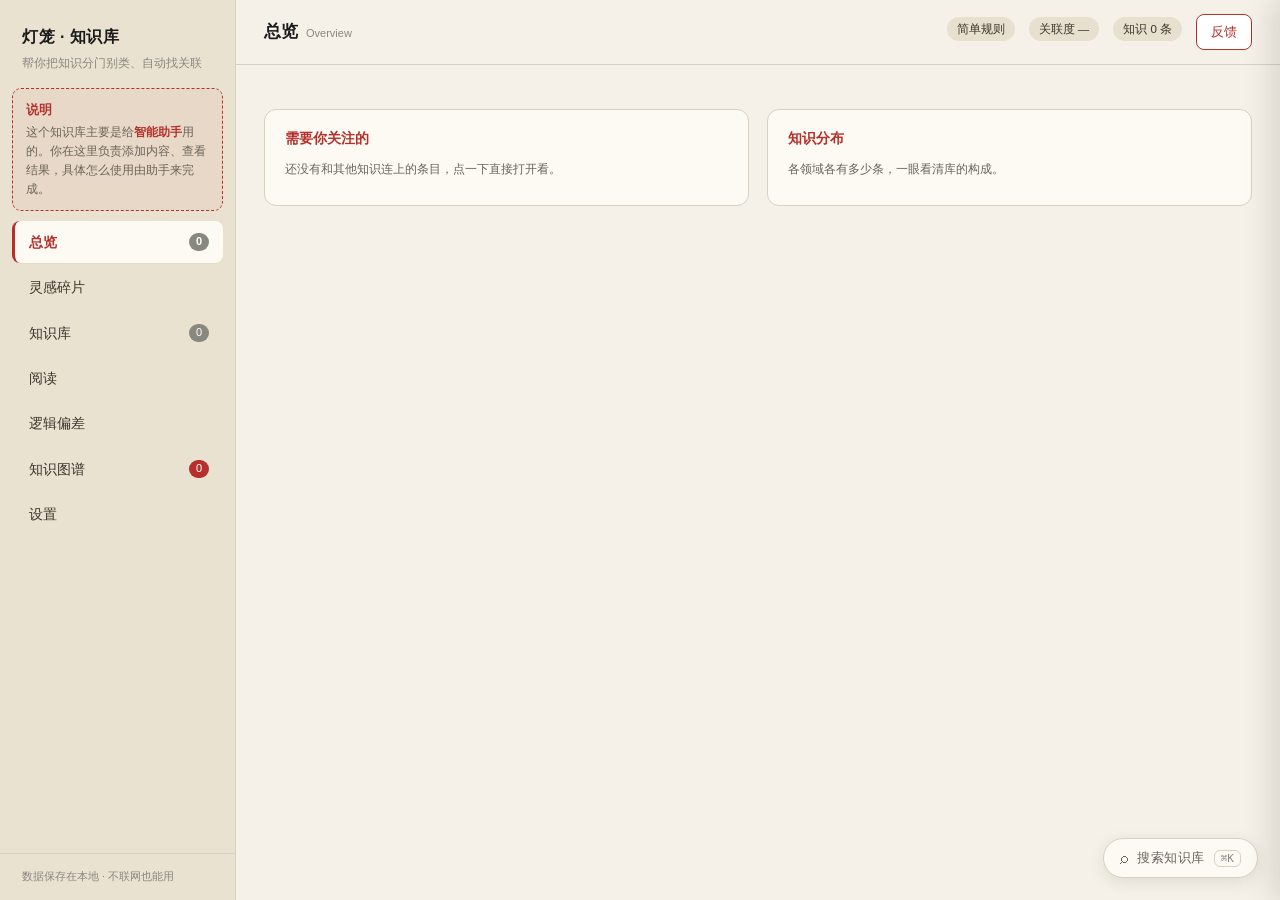
==== commit 49bc692f: "feat(sparks): 灵感碎片原料层——捕获/聚类萌发/孵化全链路 新增知识生命周期最上游的「灵感碎片」原料层（刻意无坐标）： - 数据层：core.migrate 建 sparks 表（含建表" ====
--- a/web/index.html
+++ b/web/index.html
@@ -18,6 +18,7 @@
     </div>
     <nav id="nav">
       <a data-view="overview" class="active">总览<span class="badge ghost" id="navTotal">0</span></a>
+      <a data-view="sparks">灵感碎片</a>
       <a data-view="knowledge">知识库<span class="badge ghost" id="navItems">0</span></a>
       <a data-view="reader">阅读</a>
       <a data-view="visualize">逻辑偏差</a>
@@ -92,6 +93,34 @@
             <tbody id="kbBody"></tbody>
           </table>
           <div id="kbPager" class="pager"></div>
+        </div>
+      </section>
+
+      <!-- ========== 灵感碎片（原料层 · 知识出发点） ========== -->
+      <section id="view-sparks" class="view">
+        <div class="card">
+          <h2>随手记</h2>
+          <p class="desc">把脑子里一闪而过的想法记下来。这里刻意不分类、不定位——它是知识的出发点，投影留给「孵化」。</p>
+          <label>想法（必填）</label>
+          <textarea id="spContent" placeholder="例如：双尺度坐标系也许能和闪念笔记结合，先记下来再说……"></textarea>
+          <div class="row" style="margin-top:8px;gap:8px;">
+            <input id="spTitle" type="text" placeholder="标题（可选，不填取首句）" style="flex:1;min-width:160px;" />
+            <input id="spTags" type="text" placeholder="标签（逗号分隔，可选）" style="flex:1;min-width:160px;" />
+          </div>
+          <div class="row end" style="margin-top:8px;">
+            <button id="spSave">记下来</button>
+          </div>
+          <div id="spOut" style="margin-top:8px;"></div>
+        </div>
+        <div class="card">
+          <h2>灵感碎片 <span class="muted" id="spCount"></span></h2>
+          <p class="desc">所有随手记都在这里。状态：原料（待孵化）/ 孵化中 / 已孵化（已长成知识条目）。点「孵化」把它投影成正式知识。</p>
+          <div id="spList"></div>
+        </div>
+        <div class="card">
+          <h2>聚类萌发</h2>
+          <p class="desc">引擎按关键词共现把相近碎片聚成主题簇——只呈现「这些似乎在讲同一件事」，不下结论；整簇可一键孵化。</p>
+          <div id="spClusters"></div>
         </div>
       </section>
 
@@ -427,8 +456,9 @@
 <script src="js/render.js"></script>
 <script src="js/actions.js"></script>
 <script src="js/ui.js"></script>
-<script src="js/feedback.js"></script>
-<script src="js/init.js"></script>
+    <script src="js/feedback.js"></script>
+    <script src="js/sparks.js"></script>
+    <script src="js/init.js"></script>
 
 </body>
 </html>
--- a/web/css/style.css
+++ b/web/css/style.css
@@ -401,6 +401,23 @@
   #gDetail .det-title{font-size:14px;font-weight:600;color:var(--ink);margin-bottom:6px;}
   #gDetail .det-row{font-size:12.5px;color:var(--muted);margin:3px 0;}
   #gDetail .det-sub{font-size:12px;color:var(--side-ink);font-weight:600;margin:10px 0 4px;}
+  #gDetail .det-card{
+    border:1px solid var(--line);
+    border-radius:8px;
+    background:var(--card);
+    padding:8px 10px;
+    margin:6px 0;
+    cursor:pointer;
+    font-size:12.5px;
+    color:var(--muted);
+    transition:border-color .15s, box-shadow .15s;
+  }
+  #gDetail .det-card:hover{
+    border-color:var(--cinnabar);
+    box-shadow:0 1px 4px rgba(0,0,0,.05);
+  }
+  #gDetail .det-card .det-card-title{color:var(--ink);}
+  #gDetail .det-card .tag{margin-right:4px;}
   #gDetail .det-actions{margin-top:10px;}
   .edge-act{display:flex;gap:8px;margin-top:10px;}
   .hidden{display:none !important;}
@@ -560,6 +577,15 @@
   .fb-dot.sev-warn{background:#C98A2B;}
   .fb-dot.sev-info{background:#3A5A8C;}
 
+  /* 灵感碎片（原料层） */
+  #view-sparks .sp-card, #view-sparks .sp-cluster{margin-bottom:12px;}
+  .sp-head{display:flex;align-items:center;gap:8px;justify-content:space-between;}
+  .sp-head b{font-size:13.5px;color:var(--ink);}
+  .sp-body{font-size:13px;color:var(--ink);line-height:1.6;margin:6px 0;white-space:pre-wrap;word-break:break-word;}
+  .sp-tags{display:flex;gap:6px;align-items:center;flex-wrap:wrap;margin-top:4px;}
+  .sp-acts{display:flex;gap:8px;justify-content:flex-end;margin-top:8px;}
+  #spContent{min-height:84px;}
+
   /* ============== 无障碍：尊重「减少动态效果」系统设置 ============== */
   @media (prefers-reduced-motion: reduce){
     *,*::before,*::after{
